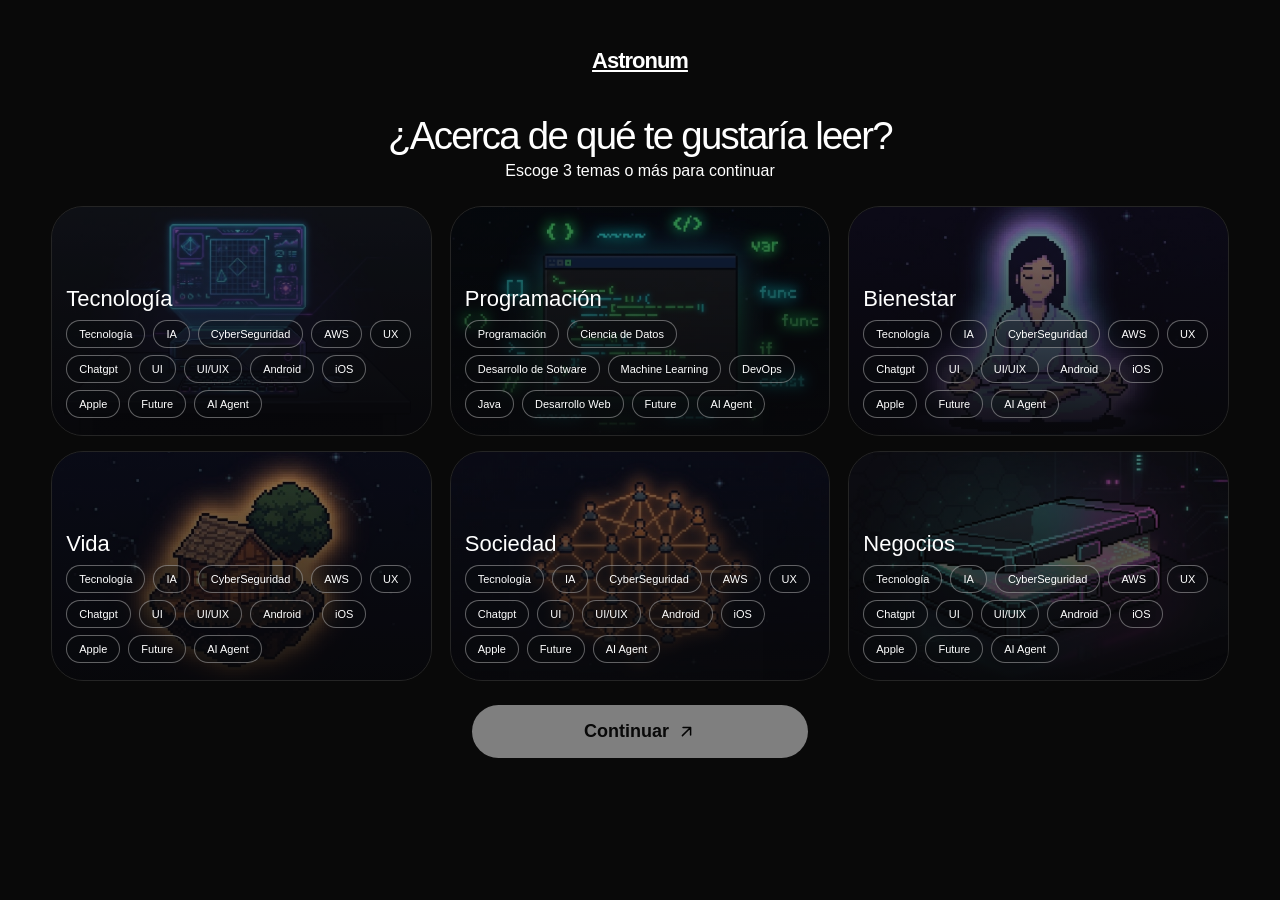
==== reading.html @ 12b63db4 "inicial" ====
<!doctype html>
<html lang="es">
  <head>
    <meta charset="UTF-8" />
    <meta name="viewport" content="width=device-width, initial-scale=1.0" />
    <meta name="description" content="Elige los temas que quieres explorar en Astronum." />
    <title>Elige tus temas · Astronum</title>
    <link rel="icon" type="image/svg+xml" href="data:image/svg+xml,%3Csvg xmlns='http://www.w3.org/2000/svg' viewBox='0 0 32 32'%3E%3Crect width='32' height='32' rx='16' fill='%23090909'/%3E%3Ccircle cx='16' cy='16' r='8' fill='%2387176B'/%3E%3Ccircle cx='19' cy='13' r='5' fill='%2333BBFF' opacity='.8'/%3E%3C/svg%3E" />
    <link rel="stylesheet" href="reading.css" />
  </head>
  <body class="reading-page">
    <main class="reading-shell">
      <header class="reading-header"><a href="index.html" class="reading-brand">Astronum</a></header>
      <section class="reading-content" aria-labelledby="reading-title">
        <div class="reading-intro">
          <h1 id="reading-title">¿Acerca de qué te gustaría leer?</h1>
          <p>Escoge 3 temas o más para continuar</p>
        </div>
        <div class="topic-grid" aria-label="Temas disponibles">
          <article class="topic-card" style="--topic-image:url('assets/topic-technology.png')"><h2>Tecnología</h2><div class="chips"><button>Tecnología</button><button>IA</button><button>CyberSeguridad</button><button>AWS</button><button>UX</button><button>Chatgpt</button><button>UI</button><button>UI/UIX</button><button>Android</button><button>iOS</button><button>Apple</button><button>Future</button><button>AI Agent</button></div></article>
          <article class="topic-card" style="--topic-image:url('assets/topic-programming.png')"><h2>Programación</h2><div class="chips"><button>Programación</button><button>Ciencia de Datos</button><button>Desarrollo de Sotware</button><button>Machine Learning</button><button>DevOps</button><button>Java</button><button>Desarrollo Web</button><button>Future</button><button>AI Agent</button></div></article>
          <article class="topic-card" style="--topic-image:url('assets/topic-wellbeing.png')"><h2>Bienestar</h2><div class="chips"><button>Tecnología</button><button>IA</button><button>CyberSeguridad</button><button>AWS</button><button>UX</button><button>Chatgpt</button><button>UI</button><button>UI/UIX</button><button>Android</button><button>iOS</button><button>Apple</button><button>Future</button><button>AI Agent</button></div></article>
          <article class="topic-card" style="--topic-image:url('assets/topic-life.png')"><h2>Vida</h2><div class="chips"><button>Tecnología</button><button>IA</button><button>CyberSeguridad</button><button>AWS</button><button>UX</button><button>Chatgpt</button><button>UI</button><button>UI/UIX</button><button>Android</button><button>iOS</button><button>Apple</button><button>Future</button><button>AI Agent</button></div></article>
          <article class="topic-card" style="--topic-image:url('assets/topic-society.png')"><h2>Sociedad</h2><div class="chips"><button>Tecnología</button><button>IA</button><button>CyberSeguridad</button><button>AWS</button><button>UX</button><button>Chatgpt</button><button>UI</button><button>UI/UIX</button><button>Android</button><button>iOS</button><button>Apple</button><button>Future</button><button>AI Agent</button></div></article>
          <article class="topic-card" style="--topic-image:url('assets/topic-business.png')"><h2>Negocios</h2><div class="chips"><button>Tecnología</button><button>IA</button><button>CyberSeguridad</button><button>AWS</button><button>UX</button><button>Chatgpt</button><button>UI</button><button>UI/UIX</button><button>Android</button><button>iOS</button><button>Apple</button><button>Future</button><button>AI Agent</button></div></article>
        </div>
        <button class="continue-button" disabled>Continuar <img src="assets/arrow-forward.svg" alt="" /></button>
      </section>
    </main>
    <script src="reading.js"></script>
  </body>
</html>
---- reading.css ----
:root { color-scheme: dark; font-family: Arial, Helvetica, sans-serif; background: #090909; }
* { box-sizing: border-box; }
html, body { margin: 0; min-height: 100%; }
body { background: #090909; color: #fff; }
body::before { background:#090909; content:""; inset:0; opacity:0; pointer-events:none; position:fixed; transition:opacity .52s ease; z-index:100; }
body.is-leaving::before { opacity:1; }
.reading-shell { min-height:100svh; padding: 28px clamp(20px, 4vw, 86px) 38px; }
.reading-header { height: 66px; display:flex; align-items:center; justify-content:center; }
.reading-brand { color:#fff; font-size:22px; font-weight:700; letter-spacing:-1px; }
.reading-content { max-width:1578px; margin:0 auto; }
.reading-intro { text-align:center; margin: 22px auto 26px; }
.reading-intro h1 { font-size:clamp(30px, 3vw, 42px); font-weight:400; letter-spacing:-.045em; line-height:1.06; margin:0 0 5px; }
.reading-intro p { font-size:16px; margin:0; color:#fff; }
.topic-grid { display:grid; grid-template-columns:repeat(3, minmax(0, 1fr)); gap:15px 18px; }
.topic-card { min-height: 230px; border:1px solid rgba(104,104,104,.3); border-radius:32px; overflow:hidden; position:relative; display:flex; flex-direction:column; justify-content:flex-end; padding:0 14px 17px; isolation:isolate; }
.topic-card::before { background:linear-gradient(180deg, rgba(8,9,15,.18), rgba(8,8,12,.92)), var(--topic-image) center/cover; content:""; inset:0; position:absolute; z-index:-1; opacity:.68; transition:transform .6s ease, opacity .3s ease; }
.topic-card:hover::before { opacity:.86; transform:scale(1.06); }
.topic-card h2 { font-size:22px; font-weight:400; margin:0 0 8px; }
.chips { display:flex; flex-wrap:wrap; gap:7px 8px; }
.chips button { background:rgba(12,13,18,.32); border:1px solid rgba(205,205,205,.45); border-radius:999px; color:#fff; cursor:pointer; font:inherit; font-size:11px; padding:7px 12px; transition:background .2s ease, border-color .2s ease, transform .2s ease; }
.chips button:hover { transform:translateY(-1px); border-color:#fff; }
.chips button:active { transform:scale(.95); }
.chips button.is-selected { background:#fff; border-color:#fff; color:#090909; }
.continue-button { align-items:center; background:#fff; border:0; border-radius:999px; color:#090909; cursor:pointer; display:flex; font-size:18px; font-weight:700; gap:8px; height:53px; justify-content:center; margin:24px auto 0; width:min(336px, 100%); transition:opacity .2s ease, transform .2s ease; }
.continue-button:disabled { cursor:not-allowed; opacity:.48; }
.continue-button:not(:disabled):hover { transform:translateY(-2px); }
.continue-button:not(:disabled):active { transform:scale(.97); }
.continue-button img { height:19px; transform:rotate(-45deg); width:19px; }
@media (max-width:900px) { .topic-grid { grid-template-columns:repeat(2, minmax(0, 1fr)); } }
@media (max-width:560px) { .reading-shell { padding:18px 16px 28px; } .reading-header { height:55px; } .topic-grid { grid-template-columns:1fr; } .topic-card { min-height:220px; border-radius:26px; } .reading-intro { margin:22px auto 22px; } .reading-intro h1 { font-size:29px; } }
@media (prefers-reduced-motion:reduce) { body::before,.topic-card::before,.chips button,.continue-button { transition:none; } }
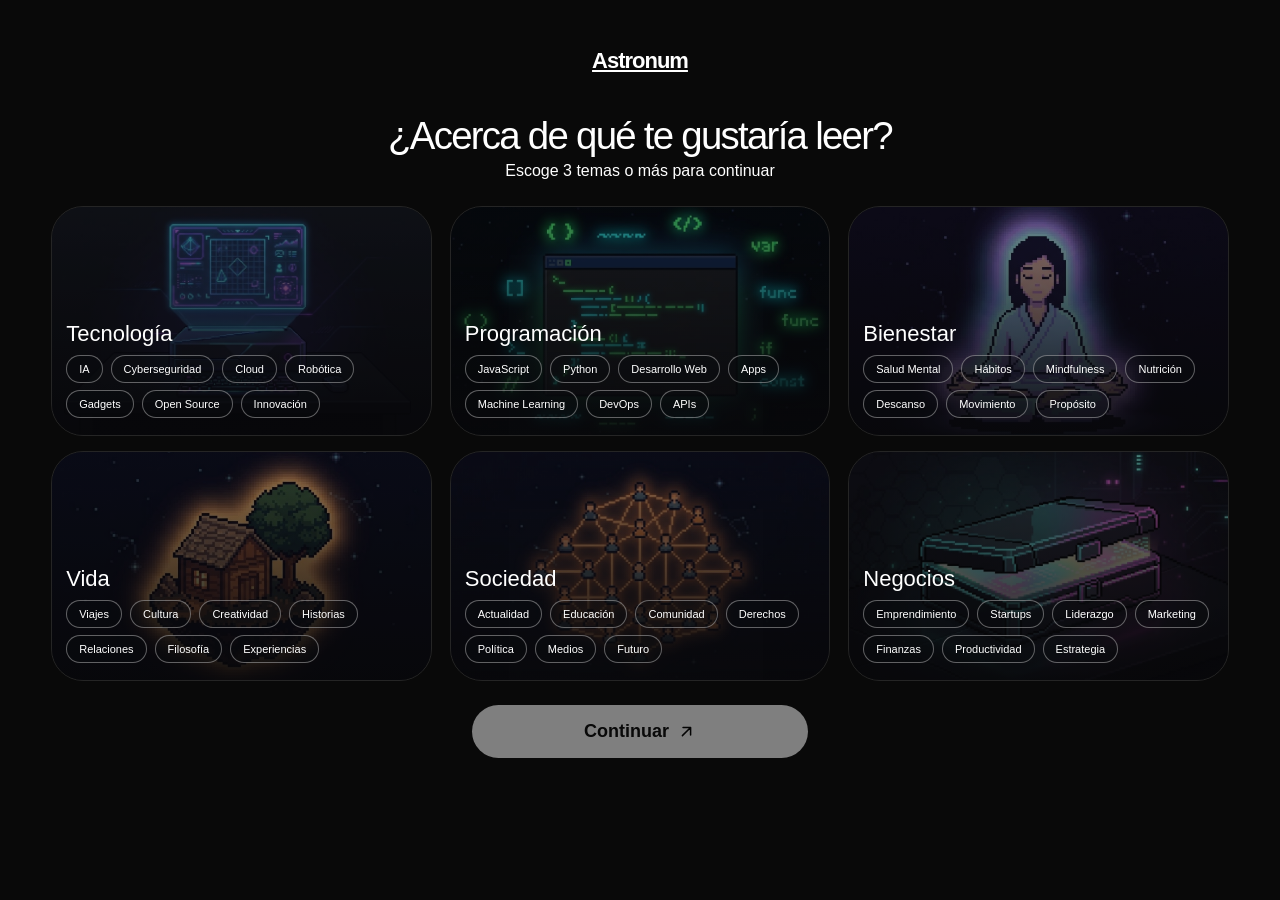
==== commit 7182c78d: "cambio" ====
--- a/reading.html
+++ b/reading.html
@@ -17,12 +17,12 @@
           <p>Escoge 3 temas o más para continuar</p>
         </div>
         <div class="topic-grid" aria-label="Temas disponibles">
-          <article class="topic-card" style="--topic-image:url('assets/topic-technology.png')"><h2>Tecnología</h2><div class="chips"><button>Tecnología</button><button>IA</button><button>CyberSeguridad</button><button>AWS</button><button>UX</button><button>Chatgpt</button><button>UI</button><button>UI/UIX</button><button>Android</button><button>iOS</button><button>Apple</button><button>Future</button><button>AI Agent</button></div></article>
-          <article class="topic-card" style="--topic-image:url('assets/topic-programming.png')"><h2>Programación</h2><div class="chips"><button>Programación</button><button>Ciencia de Datos</button><button>Desarrollo de Sotware</button><button>Machine Learning</button><button>DevOps</button><button>Java</button><button>Desarrollo Web</button><button>Future</button><button>AI Agent</button></div></article>
-          <article class="topic-card" style="--topic-image:url('assets/topic-wellbeing.png')"><h2>Bienestar</h2><div class="chips"><button>Tecnología</button><button>IA</button><button>CyberSeguridad</button><button>AWS</button><button>UX</button><button>Chatgpt</button><button>UI</button><button>UI/UIX</button><button>Android</button><button>iOS</button><button>Apple</button><button>Future</button><button>AI Agent</button></div></article>
-          <article class="topic-card" style="--topic-image:url('assets/topic-life.png')"><h2>Vida</h2><div class="chips"><button>Tecnología</button><button>IA</button><button>CyberSeguridad</button><button>AWS</button><button>UX</button><button>Chatgpt</button><button>UI</button><button>UI/UIX</button><button>Android</button><button>iOS</button><button>Apple</button><button>Future</button><button>AI Agent</button></div></article>
-          <article class="topic-card" style="--topic-image:url('assets/topic-society.png')"><h2>Sociedad</h2><div class="chips"><button>Tecnología</button><button>IA</button><button>CyberSeguridad</button><button>AWS</button><button>UX</button><button>Chatgpt</button><button>UI</button><button>UI/UIX</button><button>Android</button><button>iOS</button><button>Apple</button><button>Future</button><button>AI Agent</button></div></article>
-          <article class="topic-card" style="--topic-image:url('assets/topic-business.png')"><h2>Negocios</h2><div class="chips"><button>Tecnología</button><button>IA</button><button>CyberSeguridad</button><button>AWS</button><button>UX</button><button>Chatgpt</button><button>UI</button><button>UI/UIX</button><button>Android</button><button>iOS</button><button>Apple</button><button>Future</button><button>AI Agent</button></div></article>
+          <article class="topic-card" style="--topic-image:url('assets/topic-technology.png')"><h2>Tecnología</h2><div class="chips"><button>IA</button><button>Cyberseguridad</button><button>Cloud</button><button>Robótica</button><button>Gadgets</button><button>Open Source</button><button>Innovación</button></div></article>
+          <article class="topic-card" style="--topic-image:url('assets/topic-programming.png')"><h2>Programación</h2><div class="chips"><button>JavaScript</button><button>Python</button><button>Desarrollo Web</button><button>Apps</button><button>Machine Learning</button><button>DevOps</button><button>APIs</button></div></article>
+          <article class="topic-card" style="--topic-image:url('assets/topic-wellbeing.png')"><h2>Bienestar</h2><div class="chips"><button>Salud Mental</button><button>Hábitos</button><button>Mindfulness</button><button>Nutrición</button><button>Descanso</button><button>Movimiento</button><button>Propósito</button></div></article>
+          <article class="topic-card" style="--topic-image:url('assets/topic-life.png')"><h2>Vida</h2><div class="chips"><button>Viajes</button><button>Cultura</button><button>Creatividad</button><button>Historias</button><button>Relaciones</button><button>Filosofía</button><button>Experiencias</button></div></article>
+          <article class="topic-card" style="--topic-image:url('assets/topic-society.png')"><h2>Sociedad</h2><div class="chips"><button>Actualidad</button><button>Educación</button><button>Comunidad</button><button>Derechos</button><button>Política</button><button>Medios</button><button>Futuro</button></div></article>
+          <article class="topic-card" style="--topic-image:url('assets/topic-business.png')"><h2>Negocios</h2><div class="chips"><button>Emprendimiento</button><button>Startups</button><button>Liderazgo</button><button>Marketing</button><button>Finanzas</button><button>Productividad</button><button>Estrategia</button></div></article>
         </div>
         <button class="continue-button" disabled>Continuar <img src="assets/arrow-forward.svg" alt="" /></button>
       </section>
